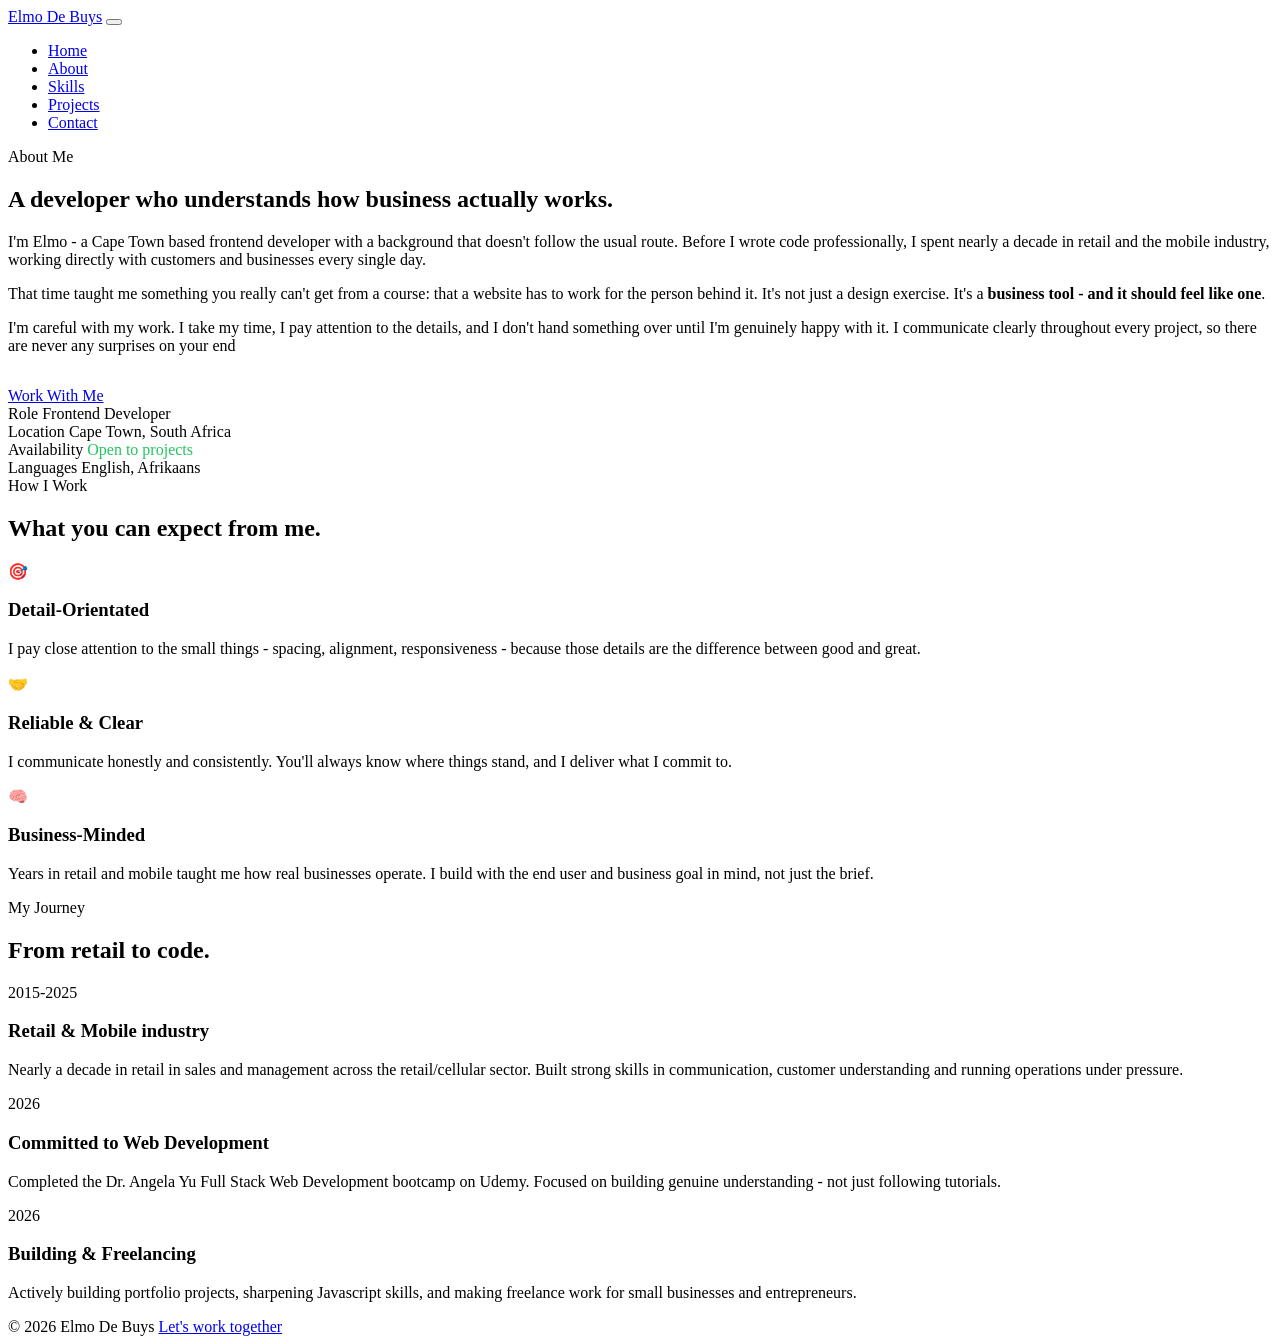
==== about.html @ 18857b1f "Create about.html" ====
<!Doctype html>
<html lang="en">
    <head>
        <meta charset="UTF-8">
        <meta name="viewport" content="width=device-width, initial-scale=1.0">
        <title>About - Elmo De Buys</title>
        <link rel="stylesheet" href="style.css">
    </head>

    <body>

        <nav>
            <a href="index.html" class="nav-logo">Elmo De Buys</a>
            <button class="hamburger" aria-label="Toggle menu"><span></span><span></span><span></span></button>
            <ul class="nav-links">
                <li><a href="index.html">Home</a></li>
                <li><a href="about.html" class="active">About</a></li>
                <li><a href="skills.html">Skills</a></li>
                <li><a href="projects.html">Projects</a></li>
                <li><a href="contact.html">Contact</a></li>
            </ul>
        </nav>

        <div class="page">

            <section class="about-hero">
                <div class="about-hero-inner">

                    <div class="about-left reveal">
                        <span class="label">About Me</span>
                        <h2>A developer who understands how business actually works.</h2>
                        <div class="divider"></div>
                            <p>
                                I'm Elmo - a Cape Town based frontend developer with a background that doesn't follow the usual route.
                                Before I wrote code professionally, I spent nearly a decade in retail and the mobile industry,
                                working directly with customers and businesses every single day.
                            </p>
                            <p>
                                That time taught me something you really can't get from a course: that a website has to work for the person
                                behind it. It's not just a design exercise. It's a <strong>business tool - and it should feel like one</strong>.
                            </p>
                            <p>
                                I'm careful with my work. I take my time, I pay attention to the details, and I don't hand something
                                over until I'm genuinely happy with it. I communicate clearly throughout every project, so there 
                                are never any surprises on your end
                            </p>

                            <div style="margin-top: 2rem;">
                                <a href="contact.html" class="btn btn-primary">Work With Me</a>
                            </div>
                        </div>

                        <div class="detail-row">
                            <span class="detail-key">Role</span>
                            <span class="detail-val">Frontend Developer</span>
                        </div>
                        <div class="detail-row">
                            <span class="detail-key">Location</span>
                            <span class="detail-val">Cape Town, South Africa</span>
                        </div>
                        <div class="detail-row">
                            <span class="detail-key">Availability</span>
                            <span class="detail-val" style="color: #22C55E;">Open to projects</span>
                        </div>
                        <div class="detail-row">
                            <span class="detail-key">Languages</span>
                            <span class="detail-val">English, Afrikaans</span>
                        </div>
                    </div>
                </div>
            </section>

            <section class="values-section">
                <div class="values-inner">
                    <div class="values-header reveal">
                        <span class="label">How I Work</span>
                        <h2>What you can expect from me.</h2>
                    </div>
                    <div class="values-grid">
                        <div class="value-card reveal">
                            <div class="value-icon">🎯</div>
                            <h3>Detail-Orientated</h3>
                            <p>I pay close attention to the small things - spacing, alignment, responsiveness - because
                                those details are the difference between good and great.</p>
                        </div>
                        <div class="value-card reveal">
                            <div class="value-icon">🤝</div>
                            <h3>Reliable & Clear</h3>
                            <p>I communicate honestly and consistently. You'll always know where things stand, and I deliver what I commit to.</p>
                        </div>
                        <div class="value-card reveal">
                            <div class="value-icon">🧠</div>
                            <h3>Business-Minded</h3>
                            <p>Years in retail and mobile taught me how real businesses operate. I build with the end user and business goal in mind, not just the brief.</p>
                        </div>
                    </div>
                </div>
            </section>

            <section class="journey-section">
                <div class="journey-inner">
                    <div class="reveal">
                        <span class="label">My Journey</span>
                        <h2>From retail to code.</h2>
                    </div>
                    <div class="timeline">
                        <div class="timeline-item reveal">
                            <div class="timeline-year">2015-2025</div>
                            <h3>Retail & Mobile industry</h3>
                            <p>
                                Nearly a decade in retail in sales and management across the retail/cellular sector. Built strong skills
                                in communication, customer understanding and running operations under pressure.
                            </p>
                        </div>
                        <div class="timeline-item reveal">
                            <div class="timeline-year">2026</div>
                            <h3>Committed to Web Development</h3>
                            <p>
                                Completed the Dr. Angela Yu Full Stack Web Development bootcamp on Udemy.
                                Focused on building genuine understanding - not just following tutorials.
                            </p>
                        </div>
                        <div class="timeline-item reveal">
                            <div class="timeline-year">2026</div>
                            <h3>Building & Freelancing</h3>
                            <p>
                                Actively building portfolio projects, sharpening Javascript skills, and making freelance
                                work for small businesses and entrepreneurs.
                            </p>
                        </div>
                    </div>
                </div>
            </section>
        </div>

        <footer>
            <span>© 2026 Elmo De Buys</span>
            <a href="contact.html">Let's work together</a>
        </footer>

        <script src="main.js"></script>
    </body>
</html>
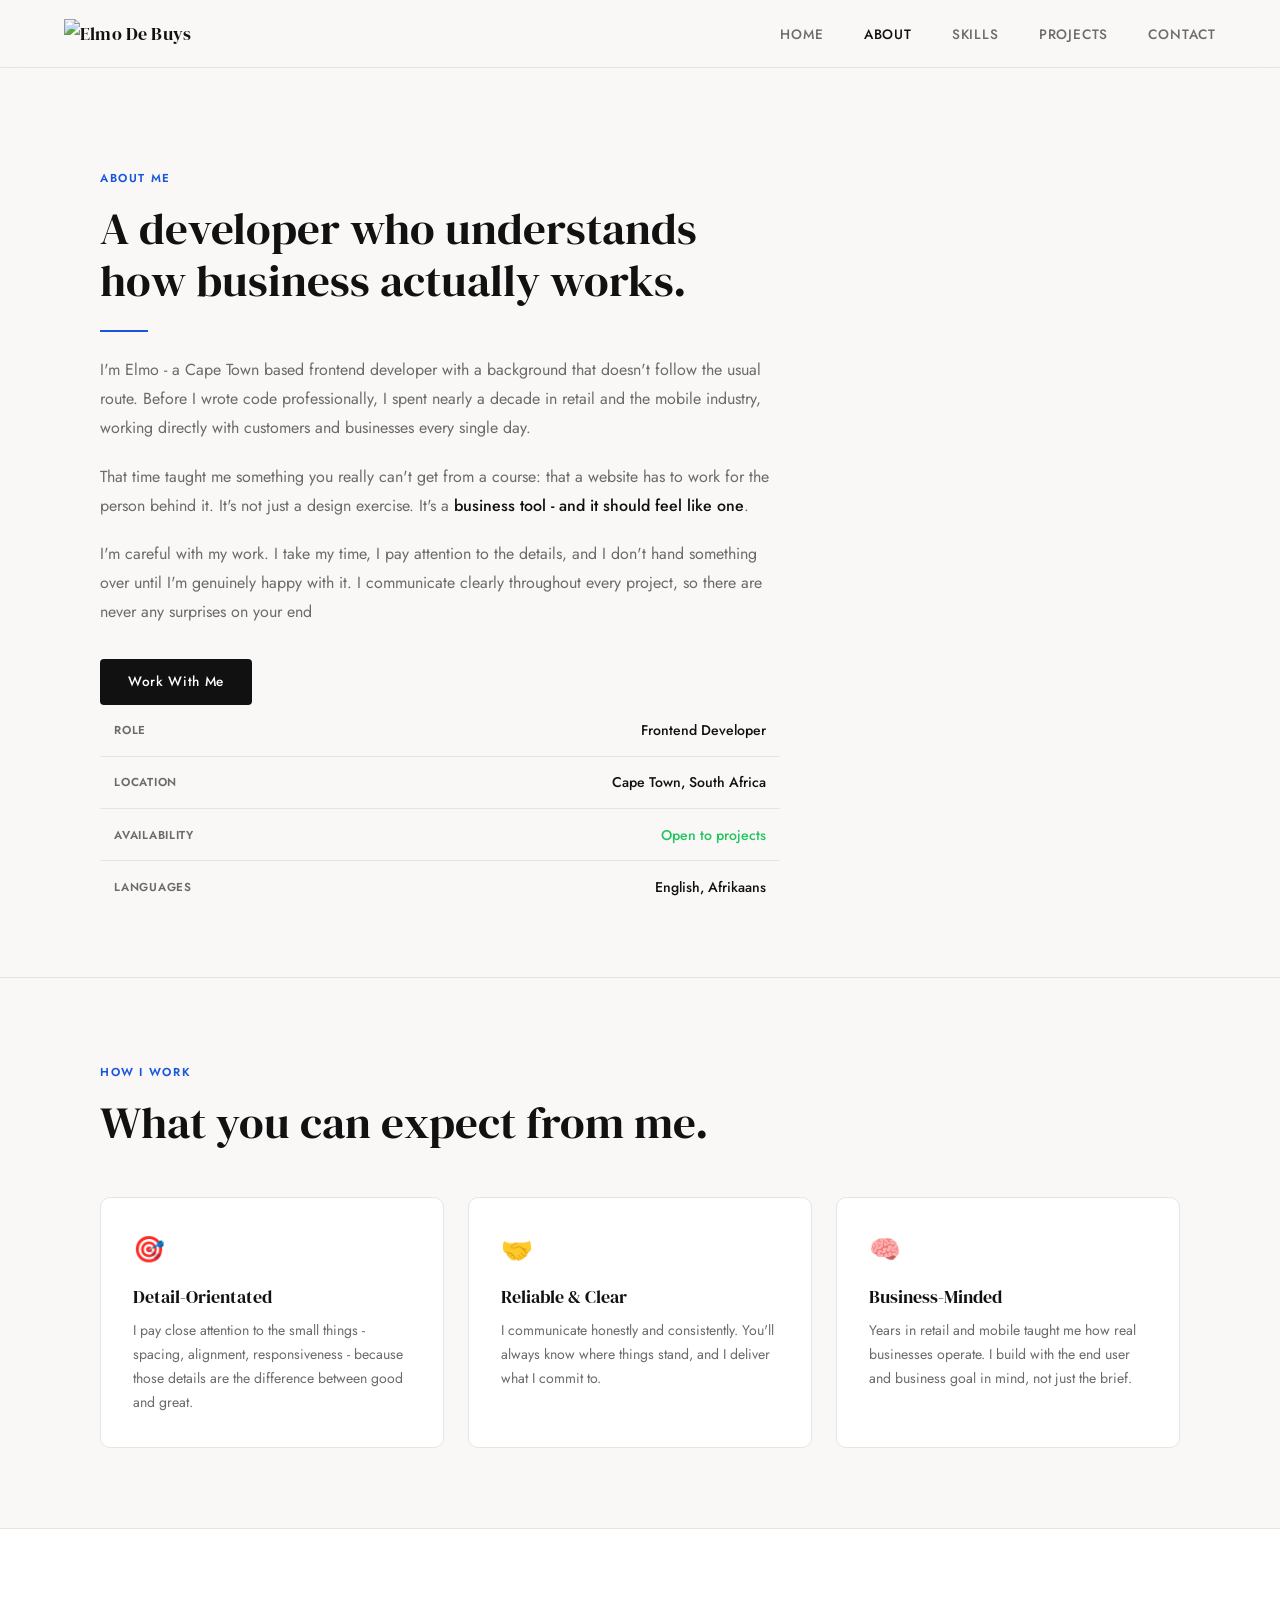
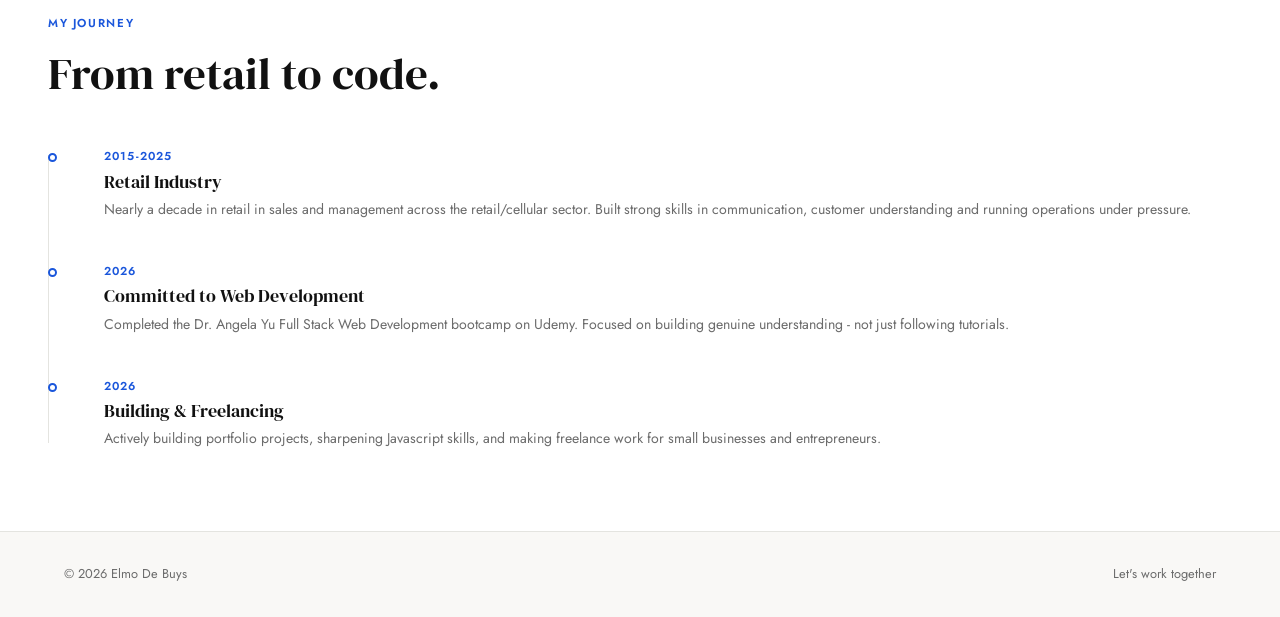
==== commit 1287838a: "Update about.html" ====
--- a/about.html
+++ b/about.html
@@ -5,12 +5,15 @@
         <meta name="viewport" content="width=device-width, initial-scale=1.0">
         <title>About - Elmo De Buys</title>
         <link rel="stylesheet" href="style.css">
+        <link rel="icon" type="image/png" href="images/favicon-32x32.png">
     </head>
 
     <body>
 
         <nav>
-            <a href="index.html" class="nav-logo">Elmo De Buys</a>
+            <a href="index.html" class="nav-logo">
+                <img src="images/logo.png" alt="Elmo De Buys" height="50">
+            </a>
             <button class="hamburger" aria-label="Toggle menu"><span></span><span></span><span></span></button>
             <ul class="nav-links">
                 <li><a href="index.html">Home</a></li>
@@ -106,7 +109,7 @@
                     <div class="timeline">
                         <div class="timeline-item reveal">
                             <div class="timeline-year">2015-2025</div>
-                            <h3>Retail & Mobile industry</h3>
+                            <h3>Retail Industry</h3>
                             <p>
                                 Nearly a decade in retail in sales and management across the retail/cellular sector. Built strong skills
                                 in communication, customer understanding and running operations under pressure.
--- a/style.css
+++ b/style.css
@@ -0,0 +1,1161 @@
+@import url('https://fonts.googleapis.com/css2?family=DM+Serif+Display:ital@0;1&family=Jost:wght@300;400;500;600&display=swap');
+
+*, *::before, *::after {
+    box-sizing: border-box;
+    margin: 0;
+    padding: 0;
+}
+
+:root {
+    --bg: #f9f8f6;
+    --bg-alt: #ffffff;
+    --text: #111111;
+    --text-muted: #6b6b6b;
+    --accent: #1a56db;
+    --accent-light: #eef2ff;
+    --border: #e4e4e0;
+    --nav-height: 68px;
+    --max-w: 1080px;
+    --serif: 'DM Serif Display', Georgia, serif;
+    --sans: 'Jost', sans-serif;
+}
+
+html {
+    scroll-behavior: smooth;
+    font-size: 16px;
+}
+
+body {
+    font-family: var(--sans);
+    background: var(--bg);
+    color: var(--text);
+    line-height: 1.6;
+    -webkit-font-smoothing: antialiased;
+}
+
+h1, h2, h3 {
+    font-family: var(--serif);
+    font-weight: 400;
+    line-height: 1.15;
+}
+
+h1 { font-size: clamp(2.6rem, 6vw, 4.2rem); }
+h2 { font-size: clamp(2rem, 4vw, 2.8rem); }
+h3 { font-size: 1.35rem; }
+
+nav {
+    position: fixed;
+    top: 0; left: 0; right: 0;
+    height: var(--nav-height);
+    background: rgba(249,248,246,0.88);
+    backdrop-filter: blur(16px);
+    -webkit-backdrop-filter: blur(16px);
+    border-bottom: 1px solid var(--border);
+    z-index: 100;
+    display: flex;
+    align-items: center;
+    justify-content: space-between;
+    padding: 0 clamp(1.5rem, 5vw, 4rem);
+}
+
+nav.nav-scrolled {
+    box-shadow: 0 2px 20px rgba(0,0,0,0.07);
+}
+
+.nav-logo {
+    font-family: var(--serif);
+    font-size: 1.15rem;
+    color: var(--text);
+    text-decoration: none;
+    letter-spacing: 0.01em;
+}
+
+.nav-links {
+    list-style: none;
+    display: flex;
+    gap: 2.5rem;
+}
+
+.nav-links a {
+    font-size: 0.85rem;
+    font-weight: 500;
+    letter-spacing: 0.06em;
+    text-transform: uppercase;
+    color: var(--text-muted);
+    text-decoration: none;
+    transition: color 0.2s;
+}
+
+.nav-links a:hover,
+.nav-links a.active { color: var(--text); }
+
+.btn {
+    display: inline-flex;
+    align-items: center;
+    gap: 0.5rem;
+    padding: 0.75rem 1.75rem;
+    border-radius: 4px;
+    font-family: var(--sans);
+    font-size: 0.85rem;
+    font-weight: 500;
+    letter-spacing: 0.05em;
+    text-decoration: none;
+    cursor: pointer;
+    transition: all 0.2s ease;
+    border: none;
+}
+
+.btn-primary {
+    background: var(--text);
+    color: #fff;
+}
+.btn-primary:hover { background: #333; transform: translateY(-1px); }
+
+.btn-outline {
+    background: transparent;
+    color: var(--text);
+    border: 1.5px solid var(--border);
+}
+.btn-outline:hover { border-color: var(--text); transform: translateY(-1px); }
+
+.page {
+    padding-top: var(--nav-height);
+    min-height: 100vh;
+}
+
+.container {
+    max-width: var(--max-w);
+    margin: 0 auto;
+    padding: 0 clamp(1.5rem, 5vw, 3rem);
+}
+
+.label {
+    display: inline-block;
+    font-size: 0.72rem;
+    font-weight: 600;
+    letter-spacing: 0.14em;
+    text-transform: uppercase;
+    color: var(--accent);
+    margin-bottom: 1rem;
+}
+
+.divider {
+    width: 48px;
+    height: 2px;
+    background: var(--accent);
+    margin: 1.5rem 0;
+}
+
+footer {
+    border-top: 1px solid var(--border);
+    padding: 2rem clamp(1.5rem, 5vw, 4rem);
+    display: flex;
+    justify-content: space-between;
+    align-items: center;
+    font-size: 0.8rem;
+    color: var(--text-muted);
+    flex-wrap: wrap;
+    gap: 1rem;
+}
+
+footer a { color: var(--text-muted); text-decoration: none; }
+footer a:hover { color: var(--text); }
+
+.fade-up {
+    opacity: 0;
+    transform: translateY(24px);
+    animation: fadeUp 0.7s ease forwards;
+}
+
+.fade-up:nth-child(1) { animation-delay: 0.1s; }
+.fade-up:nth-child(2) { animation-delay: 0.2s; }
+.fade-up:nth-child(3) { animation-delay: 0.3s; }
+.fade-up:nth-child(4) { animation-delay: 0.4s; }
+.fade-up:nth-child(5) { animation-delay: 0.5s; }
+
+@keyframes fadeUp {
+    to { opacity: 1; transform: translateY(0); }
+}
+
+.reveal { 
+    opacity: 0;
+    transform: translateY(28px);
+    transition: opacity 0.65s ease, transform 0.65s ease;
+}
+
+.reveal.visible {
+    opacity: 1;
+    transform: translateY(0);
+}
+
+.reveal-stagger .reveal:nth-child(1) { transition-delay: 0.05s; }
+.reveal-stagger .reveal:nth-child(2) { transition-delay: 0.15s; }
+.reveal-stagger .reveal:nth-child(3) { transition-delay: 0.25s; }
+.reveal-stagger .reveal:nth-child(4) { transition-delay: 0.35s; }
+
+.hamburger {
+    display: none;
+    flex-direction: column;
+    justify-content: center;
+    gap: 5px;
+    width: 32px;
+    height: 32px;
+    background: none;
+    border: none;
+    cursor: pointer;
+    padding: 0;
+    z-index: 200;
+}
+
+.hamburger span {
+    display: block;
+    width: 22px;
+    height: 1.5px;
+    background: var(--text);
+    border-radius: 2px;
+    transition: all 0.3s ease;
+    transform-origin: center;
+}
+
+.hamburger.open span:nth-child(1) { transform: translateY(6.5px) rotate(45deg); }
+.hamburger.open span:nth-child(2) { opacity: 0; transform: scaleX(0); }
+.hamburger.open span:nth-child(3) { transform: translateY(-6.5px) rotate(-45deg); }
+
+@media (max-width: 640px) {
+    .hamburger { display: flex; }
+
+    .nav-links {
+        position: fixed;
+        top: var(--nav-height);
+        left: 0; right: 0;
+        background: rgba(249,248,246,0.97);
+        backdrop-filter: blur(16px);
+        -webkit-backdrop-filter: blur(16px);
+        border-bottom: 1px solid var(--border);
+        flex-direction: column;
+        align-items: center;
+        gap: 0;
+        padding: 0;
+        max-height: 0;
+        overflow: hidden;
+        transition: max-height 0.35s ease, padding 0.35s ease;
+    }
+
+    .nav-links.open {
+        max-height: 400px;
+        padding: 1.25rem 0;
+    }
+
+    .nav-links li { width: 100%; text-align: center; }
+
+    .nav-links a {
+        display: block;
+        padding: 0.85rem 0;
+        font-size: 0.9rem;
+        border-bottom: 1px solid var(--border);
+    }
+
+    .nav-links li:last-child a { border-bottom: none; }
+}
+
+.hero {
+    min-height: calc(100vh - var(--nav-height));
+    display: flex;
+    align-items: center;
+    padding: 6rem clamp(1.5rem, 5vw, 3rem) 4rem;
+}
+
+.hero-inner {
+    max-width: var(--max-w);
+    margin: 0 auto;
+    width: 100%;
+    display: grid;
+    grid-template-columns: 1fr 1fr;
+    gap: 4rem;
+    align-items: center;
+}
+
+.hero-tag {
+    display: inline-flex;
+    align-items: center;
+    gap: 0.5rem;
+    background: var(--accent-light);
+    color: var(--accent);
+    font-size: 0.78rem;
+    font-weight: 600;
+    letter-spacing: 0.1em;
+    text-transform: uppercase;
+    padding: 0.4rem 1rem;
+    border-radius: 100px;
+    margin-bottom: 1.5rem;
+}
+
+.hero-tag::before {
+    content: '';
+    width: 6px;
+    height: 6px;
+    border-radius: 50%;
+    background: var(--accent);
+}
+
+.hero-title { margin-bottom: 1.5rem; }
+
+.hero-title em {
+    font-style: italic;
+    color: var(--accent);
+}
+
+.hero-desc {
+    font-size: 1.05rem;
+    color: var(--text-muted);
+    line-height: 1.75;
+    margin-bottom: 2.5rem;
+    max-width: 480px;
+}
+
+.hero-cta {
+    display: flex;
+    gap: 1rem;
+    flex-wrap: wrap;
+}
+
+.hero-card {
+    background: var(--bg-alt);
+    border: 1px solid var(--border);
+    border-radius: 12px;
+    padding: 2.5rem;
+    display: flex;
+    flex-direction: column;
+    gap: 2rem;
+}
+
+.stat-row {
+    display: grid;
+    grid-template-columns: 1fr 1fr;
+    gap: 1.5rem;
+}
+
+.stat {
+    display: flex;
+    flex-direction: column;
+    gap: 0.3rem;
+}
+
+.stat-num {
+    font-family: var(--serif);
+    font-size: 2.2rem;
+    color: var(--text);
+    line-height: 1;
+}
+
+.stat-label {
+    font-size: 0.78rem;
+    font-weight: 500;
+    letter-spacing: 0.06em;
+    text-transform: uppercase;
+    color: var(--text-muted);
+}
+
+.card-divider {
+    height: 1px;
+    background: var(--border);
+}
+
+.available-badge {
+    display: flex;
+    align-items: center;
+    gap: 0.75rem;
+    font-size: 0.88rem;
+    color: var(--text-muted);
+}
+
+.available-dot {
+    width: 10px;
+    height: 10px;
+    border-radius: 50%;
+    background: #22c55e;
+    flex-shrink: 0;
+    box-shadow: 0 0 0 3px rgba(34,197,94,0.2);
+    animation: pulse 2s infinite;
+}
+
+@keyframes pulse {
+    0%, 100% { box-shadow: 0 0 0 3px rgba(34,197,94,0.2); }
+    50% { box-shadow: 0 0 0 6px rgba(34,197,94,0.1); }
+}
+
+.scroll-hint {
+    position: absolute;
+    bottom: 2rem;
+    left: 50%;
+    transform: translateX(-50%);
+    display: flex;
+    flex-direction: column;
+    align-items: center;
+    gap: 0.5rem;
+    font-size: 0.72rem;
+    letter-spacing: 0.1em;
+    text-transform: uppercase;
+    color: var(--text-muted);
+    opacity: 0;
+    animation: fadeUp 1s ease 0.8s forwards;
+}
+
+.scroll-line {
+    width: 1px;
+    height: 32px;
+    background: linear-gradient(to bottom, var(--text-muted), transparent);
+    animation: scrollAnim 1.5s ease infinite;
+}
+
+@keyframes scrollAnim {
+    0%, 100% { opacity: 0.4; transform: scaleY(1); }
+    50% { opacity: 1; transform: scaleY(0.7); }
+}
+
+.tech-strip {
+    border-top: 1px solid var(--border);
+    padding: 3rem clamp(1.5rem, 5vw, 3rem);
+}
+
+.tech-strip-inner {
+    max-width: var(--max-w);
+    margin: 0 auto;
+    display: flex;
+    align-items: center;
+    gap: 2.5rem;
+    flex-wrap: wrap;
+}
+
+.tech-strip p {
+    font-size: 0.75rem;
+    font-weight: 600;
+    letter-spacing: 0.1em;
+    text-transform: uppercase;
+    color: var(--text-muted);
+    white-space: nowrap;
+}
+
+.tech-list {
+    display: flex;
+    gap: 1.5rem;
+    flex-wrap: wrap;
+}
+
+.tech-pill {
+    font-size: 0.82rem;
+    font-weight: 500;
+    color: var(--text-muted);
+    padding: 0.35rem 0.9rem;
+    border: 1px solid var(--border);
+    border-radius: 100px;
+    background: var(--bg-alt);
+}
+
+@media (max-width: 768px) {
+    .hero-inner {
+        grid-template-columns: 1fr;
+        gap: 3rem;
+    }
+    .hero-card { padding: 1.75rem; }
+}
+
+.about-hero {
+    padding: 6rem clamp(1.5rem, 5vw, 3rem) 4rem;
+    border-bottom: 1px solid var(--border);
+}
+
+.about-hero-inner { 
+    max-width: var(--max-w);
+    margin: 0 auto;
+}
+
+.about-left {
+    max-width: 680px;
+}
+
+.about-left h2 { margin-bottom: 1.5rem; }
+
+.about-left p {
+    font-size: 1rem;
+    color: var(--text-muted);
+    line-height: 1.8;
+    margin-bottom: 1.25rem;
+}
+
+.about-left p strong { color: var(--text); font-weight: 500; }
+
+.detail-row {
+    display: flex;
+    justify-content: space-between;
+    align-items: center;
+    padding: 0.9rem;
+    border-bottom: 1px solid var(--border);
+    font-size: 0.88rem;
+    max-width: 680px;
+}
+
+.detail-row:last-child { border-bottom: none; }
+
+.detail-key {
+    font-weight: 600;
+    letter-spacing: 0.06em;
+    text-transform: uppercase;
+    font-size: 0.72rem;
+    color: var(--text-muted);
+}
+
+.detail-val {
+    color: var(--text);
+    font-weight: 500;
+}
+
+.values-section {
+    padding: 5rem clamp(1.5rem, 5vw, 3rem);
+}
+
+.values-inner { max-width: var(--max-w); margin: 0 auto; }
+
+.values-header { margin-bottom: 3rem; }
+
+.values-grid {
+    display: grid;
+    grid-template-columns: repeat(3, 1fr);
+    gap: 1.5rem;
+}
+
+.value-card {
+    padding: 2rem;
+    border: 1px solid var(--border);
+    border-radius: 10px;
+    background: var(--bg-alt);
+    transition: border-color 0.2s, transform 0.2s;
+}
+
+.value-card:hover { border-color: var(--accent); transform: translateY(-3px); }
+
+.value-icon { font-size: 1.6rem; margin-bottom: 1rem; }
+
+.value-card h3 { font-size: 1.1rem; margin-bottom: 0.75rem; }
+
+.value-card p {
+    font-size: 0.88rem;
+    color: var(--text-muted);
+    line-height: 1.7;
+}
+
+.journey-section {
+    padding: 5rem clamp(1.5rem, 5vw, 3rem);
+    background: var(--bg-alt);
+    border-top: 1px solid var(--border);
+}
+
+.journey-linear { max-width: var(--max-w); margin: 0 auto; }
+
+.timeline {
+    margin-top: 3rem;
+    position: relative;
+    padding-left: 2rem;
+}
+
+.timeline::before {
+    content: '';
+    position: absolute;
+    left: 0;
+    top: 8px; bottom: 8px;
+    width: 1px;
+    background: var(--border);
+}
+
+.timeline-item {
+    position: relative;
+    padding-bottom: 2.5rem;
+    padding-left: 1.5rem;
+}
+
+.timeline-item:last-child { padding-bottom: 0; }
+
+.timeline-item::before {
+    content: '';
+    position: absolute;
+    left: -2rem;
+    top: 6px;
+    width: 9px;
+    height: 9px;
+    border-radius: 50%;
+    background: var(--bg-alt);
+    border: 2px solid var(--accent);
+}
+
+.timeline-year {
+    font-size: 0.72rem;
+    font-weight: 600;
+    letter-spacing: 0.1em;
+    color: var(--accent);
+    margin-bottom: 0.35rem;
+}
+
+.timeline-item h3 { font-size: 1.1rem; margin-bottom: 0.4rem; }
+
+.timeline-item p {
+    font-size: 0.88rem;
+    color: var(--text-muted);
+    line-height: 1.7;
+}
+
+@media (max-width: 768px) {
+    .values-grid { grid-template-columns: 1fr; }
+}
+
+.skills-hero {
+    padding: 6rem clamp(1.5rem, 5vw, 3rem) 4rem;
+    border-bottom: 1px solid var(--border);
+}
+
+.skills-hero-inner { max-width: var(--max-w); margin: 0 auto; }
+
+.skills-hero h2 { max-width: 560px; margin-bottom: 1rem; }
+
+.skills-hero p {
+    color: var(--text-muted);
+    font-size: 1rem;
+    max-width: 520px;
+    line-height: 1.75;
+}
+
+.skills-section { padding: 5rem clamp(1.5rem, 5vw, 3rem); }
+
+.skills-inner { max-width: var(--max-w); margin: 0 auto; }
+
+.skills-category { margin-bottom: 4rem; }
+
+.category-header {
+    display: flex;
+    align-items: center;
+    gap: 1rem;
+    margin-bottom: 2rem;
+    padding-bottom: 1rem;
+    border-bottom: 1px solid var(--border);
+}
+
+.category-header h3 {
+    font-family: var(--sans);
+    font-size: 0.88rem;
+    font-weight: 600;
+    letter-spacing: 0.1em;
+    text-transform: uppercase;
+    color: var(--text-muted);
+}
+
+.skills-grid {
+    display: grid;
+    grid-template-columns: repeat(auto-fill, minmax(260px, 1fr));
+    gap: 1.25rem;
+}
+.skill-card {
+    background: var(--bg-alt);
+    border: 1px solid var(--border);
+    border-radius: 10px;
+    padding: 1.5rem;
+    transition: border-color 0.2s, transform 0.2s;
+}
+
+.skill-card:hover { border-color: var(--accent); transform: translateY(-2px); }
+
+.skill-top {
+    display: flex;
+    justify-content: space-between;
+    align-items: flex-start;
+    margin-bottom: 0.75rem;
+}
+
+.skill-name { font-weight: 600; font-size: 0.95rem; }
+
+.skill-badge {
+    font-size: 0.68rem;
+    font-weight: 600;
+    letter-spacing: 0.08em;
+    text-transform: uppercase;
+    padding: 0.2rem 0.6rem;
+    border-radius: 100px;
+}
+
+.badge-solid { background: var(--accent-light); color: var(--accent); }
+.badge-building { background: #fef3c7; color: #d97706; }
+.badge-learning { background: #f0fdf4; color: #16a34a; }
+
+.skill-bar-wrap {
+    height: 4px;
+    background: var(--border);
+    border-radius: 2px;
+    overflow: hidden;
+    margin-bottom: 0.6rem;
+}
+
+.skill-bar {
+    height: 100%;
+    border-radius: 2px;
+    background: var(--accent);
+    width: 0;
+    transition: width 1s ease 0.2s;
+}
+
+.skill-desc {
+    font-size: 0.82rem;
+    color: var(--text-muted);
+    line-height: 1.6;
+}
+
+.tools-selection {
+    padding: 5rem clamp(1.5rem, 5vw, 3rem);
+    background: var(--bg-alt);
+    border-top: 1px solid var(--border);
+}
+
+.tools-inner { max-width: var(--max-w); margin: 0 auto; }
+
+.tools-grid {
+    margin-top: 2.5rem;
+    display: flex;
+    flex-wrap: wrap;
+    gap: 0.85rem;
+}
+
+.tool-tag {
+    display: flex;
+    align-items: center;
+    gap: 0.5rem;
+    padding: 0.55rem 1.1rem;
+    border: 1px solid var(--border);
+    border-radius: 100px;
+    font-size: 0.85rem;
+    font-weight: 500;
+    color: var(--text);
+    background: var(--bg);
+    transition: all 0.2s;
+}
+
+.tool-tag:hover { border-color: var(--accent); color: var(--accent); }
+
+.learning-section {
+    padding: 5rem clamp(1.5rem, 5vw, 3rem);
+    border-top: 1px solid var(--border);
+}
+
+.learning-inner { max-width: var(--max-w); margin: 0 auto; }
+
+.cert-card {
+    display: flex;
+    align-items: flex-start;
+    gap: 1.5rem;
+    padding: 1.75rem;
+    background: var(--bg-alt);
+    border: 1px solid var(--border);
+    border-radius: 10px;
+    margin-top: 1.5rem;
+    transition: border-color 0.2s;
+}
+
+.cert-card:hover { border-color: var(--accent); }
+
+.cert-icon { font-size: 2rem; flex-shrink: 0; margin-top: 0.1rem; }
+
+.cert-title {
+    font-family: var(--serif);
+    font-size: 1.15rem;
+    margin-bottom: 0.35rem;
+}
+
+.cert-desc {
+    font-size: 0.85rem;
+    color: var(--text-muted);
+    line-height: 1.65;
+}
+
+@media (max-width: 640px) {
+    .skills-grid { grid-template-columns: 1fr; }
+}
+
+.projects-hero {
+    padding: 6rem clamp(1.5rem, 5vw, 3rem) 4rem;
+    border-bottom: 1px solid var(--border);
+}
+
+.projects-hero-inner { max-width: var(--max-w); margin: 0 auto; }
+
+.projects-hero p {
+    color: var(--text-muted);
+    font-size: 1rem;
+    max-width: 520px;
+    line-height: 1.75;
+}
+
+.project-card {
+    background: var(--bg-alt);
+    border: 1px solid var(--border);
+    border-radius: 12px;
+    overflow: hidden;
+    transition: border-color 0.25s, transform 0.25s;
+    display: grid;
+    grid-template-columns: 1fr 1fr;
+}
+
+.project-card:hover { border-color: var(--accent); transform: translateY(-3px); }
+
+.project-preview {
+    aspect-ratio: 16/9;
+    display: flex;
+    align-items: center;
+    font-size: 0.78rem;
+    font-weight: 600;
+    letter-spacing: 0.08em;
+    text-transform: uppercase;
+    position: relative;
+    overflow: hidden;
+}
+
+.preview-novax {
+    background: linear-gradient(135deg, #0a0a0a 0%, #1a1a2e 50%, #16213e 100%);
+    color: rgba(255,255,255,0.4);
+}
+
+.preview-royalrumble {
+    background: linear-gradient(135deg, #1a0a2e 0%, #2d1b69 50%, #1a0a2e 100%);
+    color: rgba(255,255,255,0.4);
+}
+
+.preview-novax::before {
+    content: 'NovaPhone X';
+    position: absolute;
+    font-family: var(--serif);
+    font-size: 3rem;
+    color: rgba(255,255,255,0.06);
+    font-style: italic;
+    letter-spacing: 0;
+    text-transform: none;
+}
+
+.preview-royalrumble::before {
+    content: 'Royal Rumble';
+    position: absolute;
+    font-family: var(--serif);
+    font-size: 2.5rem;
+    color: rgba(255,255,255,0.06);
+    font-style: italic;
+    letter-spacing: 0;
+    text-transform: none;
+}
+
+.project-info {
+    padding: 2.5rem;
+    display: flex;
+    flex-direction: column;
+    justify-content: space-between;
+}
+
+.project-meta {
+    display: flex;
+    gap: 0.5rem;
+    margin-bottom: 1rem;
+    flex-wrap: wrap;
+}
+
+.project-tag {
+    font-size: 0.72rem;
+    font-weight: 600;
+    letter-spacing: 0.08em;
+    text-transform: uppercase;
+    padding: 0.25rem 0.7rem;
+    border-radius: 100px;
+    border: 1px solid var(--border);
+    color: var(--text-muted);
+}
+
+.project-info h3 { font-size: 1.5rem; margin-bottom: 0.75rem; }
+
+.project-info p {
+    font-size: 0.9rem;
+    color: var(--text-muted);
+    line-height: 1.75;
+    margin-bottom: 1.75rem;
+    flex: 1;
+}
+
+.project-links { display: flex; gap: 0.75rem; flex-wrap: wrap; }
+
+.projects-cta {
+    padding: 5rem clamp(1.5rem, 5vw, 3rem);
+    background: var(--bg-alt);
+    border-top: 1px solid var(--border);
+    text-align: center;
+}
+
+.projects-cta h2 { margin-bottom: 1rem; }
+
+.projects-cta p {
+    color: var(--text-muted);
+    max-width: 440px;
+    margin: 0 auto 2rem;
+    font-size: 0.95rem;
+    line-height: 1.75;
+}
+
+@media (max-width: 768px) {
+    .project-card { grid-template-columns: 1fr; }
+}
+
+.contact-hero {
+    padding: 6rem clamp(1.5rem, 5vw, 3rem) 4rem;
+    border-bottom: 1px solid var(--border);
+}
+
+.contact-here-inner {
+    max-width: var(--max-w);
+    margin: 0 auto;
+    display: grid;
+    grid-template-columns: 1fr 1fr;
+    gap: 5rem;
+    align-items: start;
+}
+
+.contact-left h2 { margin-bottom: 1rem; }
+
+.contact-left p {
+    color: var(--text-muted);
+    font-size: 1rem;
+    line-height: 1.8;
+    margin-bottom: 2rem;
+}
+
+.contact-details {
+    display: flex;
+    flex-direction: column;
+    gap: 1rem;
+    margin-bottom: 2.5rem;
+}
+
+.contact-item {
+    display: flex;
+    align-items: center;
+    gap: 1rem;
+    padding: 1rem 1.25rem;
+    background: var(--bg-alt);
+    border: 1px solid var(--border);
+    border-radius: 8px;
+    text-decoration: none;
+    transition: border-color 0.2s, transform 0.2s;
+}
+
+.contact-item:hover { border-color: var(--accent); transform: translateY(4px); }
+
+.contact-item-icon { font-size: 1.2rem; width: 32px; text-align: center; flex-shrink: 0; }
+
+.contact-item-label { display: flex; flex-direction: column; gap: 0.1rem; }
+
+.contact-item-label {
+    font-size: 0.7rem;
+    font-weight: 600;
+    letter-spacing: 0.1em;
+    text-transform: uppercase;
+    color: var(--text-muted);
+}
+
+.contact-item-val {
+    font-size: 0.9rem;
+    font-weight: 500;
+    color: var(--text);
+}
+
+.contact-form {
+    background: var(--bg-alt);
+    border: 1px solid var(--border);
+    border-radius: 12px;
+    padding: 2.5rem;
+}
+
+.form-header { margin-bottom: 2rem; }
+
+.form-header h3 { font-size: 1.3rem; margin-bottom: 0.4rem; }
+
+.form-header p { font-size: 0.85rem; color: var(--text-muted); }
+
+.form-group { margin-bottom: 1.25rem; }
+
+.form-row {
+    display: grid;
+    grid-template-columns: 1fr 1fr;
+    gap: 1rem;
+}
+
+label {
+    display: block;
+    font-size: 0.78rem;
+    font-weight: 600;
+    letter-spacing: 0.08em;
+    text-transform: uppercase;
+    color: var(--text-muted);
+    margin-bottom: 0.5rem; 
+}
+
+input, textarea, select {
+    width: 100%;
+    padding: 0.75rem 1rem;
+    background: var(--bg);
+    border: 1.5px solid var(--border);
+    border-radius: 6px;
+    font-family: var(--sans);
+    font-size: 0.9rem;
+    color: var(--text);
+    outline: none;
+    transition: border-color 0.2s;
+    appearance: none;
+}
+
+input:focus, textarea:focus, select:focus { border-color: var(--accent); }
+
+textarea { resize: vertical; min-height: 120px; }
+
+.form-submit {
+    margin-top: 1.75rem;
+    width: 100%;
+    padding: 0.9rem;
+    text-align: center;
+    justify-content: center;
+    font-size: 0.9rem;
+}
+
+.form-note {
+    font-size: 0.78rem;
+    color: var(--text-muted);
+    text-align: center;
+    margin-top: 1rem;
+    line-height: 1.5;
+}
+
+.form-success {
+    display: none;
+    text-align: center;
+    padding: 2rem;
+}
+
+.form-success .success-icon { font-size: 2.5rem; margin-bottom: 1rem; }
+.form-success h3 { margin-bottom: 0.5rem; }
+.form-success p { color: var(--text-muted); font-size: 0.9rem; }
+
+.response-strip {
+    padding: 4rem clamp(1.5rem, 5vw, 3rem);
+    background: var(--text);
+}
+
+.response-inner {
+    max-width: var(--max-w);
+    margin: 0 auto;
+    display: flex;
+    justify-content: space-between;
+    align-items: center;
+    flex-wrap: wrap;
+    gap: 2rem;
+}
+
+.response-strip h2 {
+    font-family: var(--serif);
+    font-size: clamp(1.6rem, 3vw, 2.2rem);
+    color: #fff;
+    max-width: 440px;
+}
+
+.response-strip h2 em { font-style: italic; color: #93c5fd; }
+
+.response-strip p {
+    font-size: 0.85rem;
+    color: rgba(255,255,255,0.5);
+    max-width: 300px;
+    line-height: 1.7;
+}
+
+@media (max-width: 768px) {
+    .contact-her-inner { grid-template-columns: 1fr; gap: 3rem; }
+    .form-row { grid-template-columns: 1fr; }
+    .response-inner { flex-direction: column; }
+}
+
+.project-card {
+    border-radius: 12px;
+    overflow: hidden;
+    box-shadow: 0 4px 20px rgba(0,0,0,0.15);
+    transition: transform 0.3s ease;
+}
+
+.project-card:hover {
+    transform: translateY(-4px);
+}
+
+.card-thumbnail {
+    position: relative;
+    overflow: hidden;
+}
+
+.card-thumbnail img {
+    width: 100%;
+    display: block;
+    transition: transform 0.4s ease;
+}
+
+.project-card:hover .card-thumbnail img {
+    transform: scale(1.04);
+}
+
+.card-overlay {
+    position: absolute;
+    inset: 0;
+    background: rgba(0,0,0,0.55);
+    display: flex;
+    align-items: center;
+    justify-content: center;
+    gap: 12px;
+    opacity: 0;
+    transition: opacity 0.3s ease;
+}
+
+.project-card:hover .card-overlay {
+    opacity: 1;
+}
+
+.overlay-btn {
+    padding: 10px 20px;
+    border-radius: 6px;
+    font-size: 0.9rem;
+    font-weight: 600;
+    text-decoration: none;
+    transition: opacity 0.2s ease;
+}
+
+.overlay-btn:hover {
+    opacity: 0.85;
+}
+
+.overlay-btn:not(.overlay-btn--ghost) {
+    background: #fff;
+    color: #111;
+}
+
+.overlay-btn--ghost {
+    background: transparent;
+    color: #fff;
+    border: 2px solid #fff;
+}
+
+.card-info {
+    padding: 16px;
+}
+
+.card-info h3 {
+    margin: 0 0 6px;
+    font-size: 1.1rem;
+}
+
+.card-info p {
+    margin: 0;
+    font-size: 0.9rem;
+    opacity: 0.7;
+}
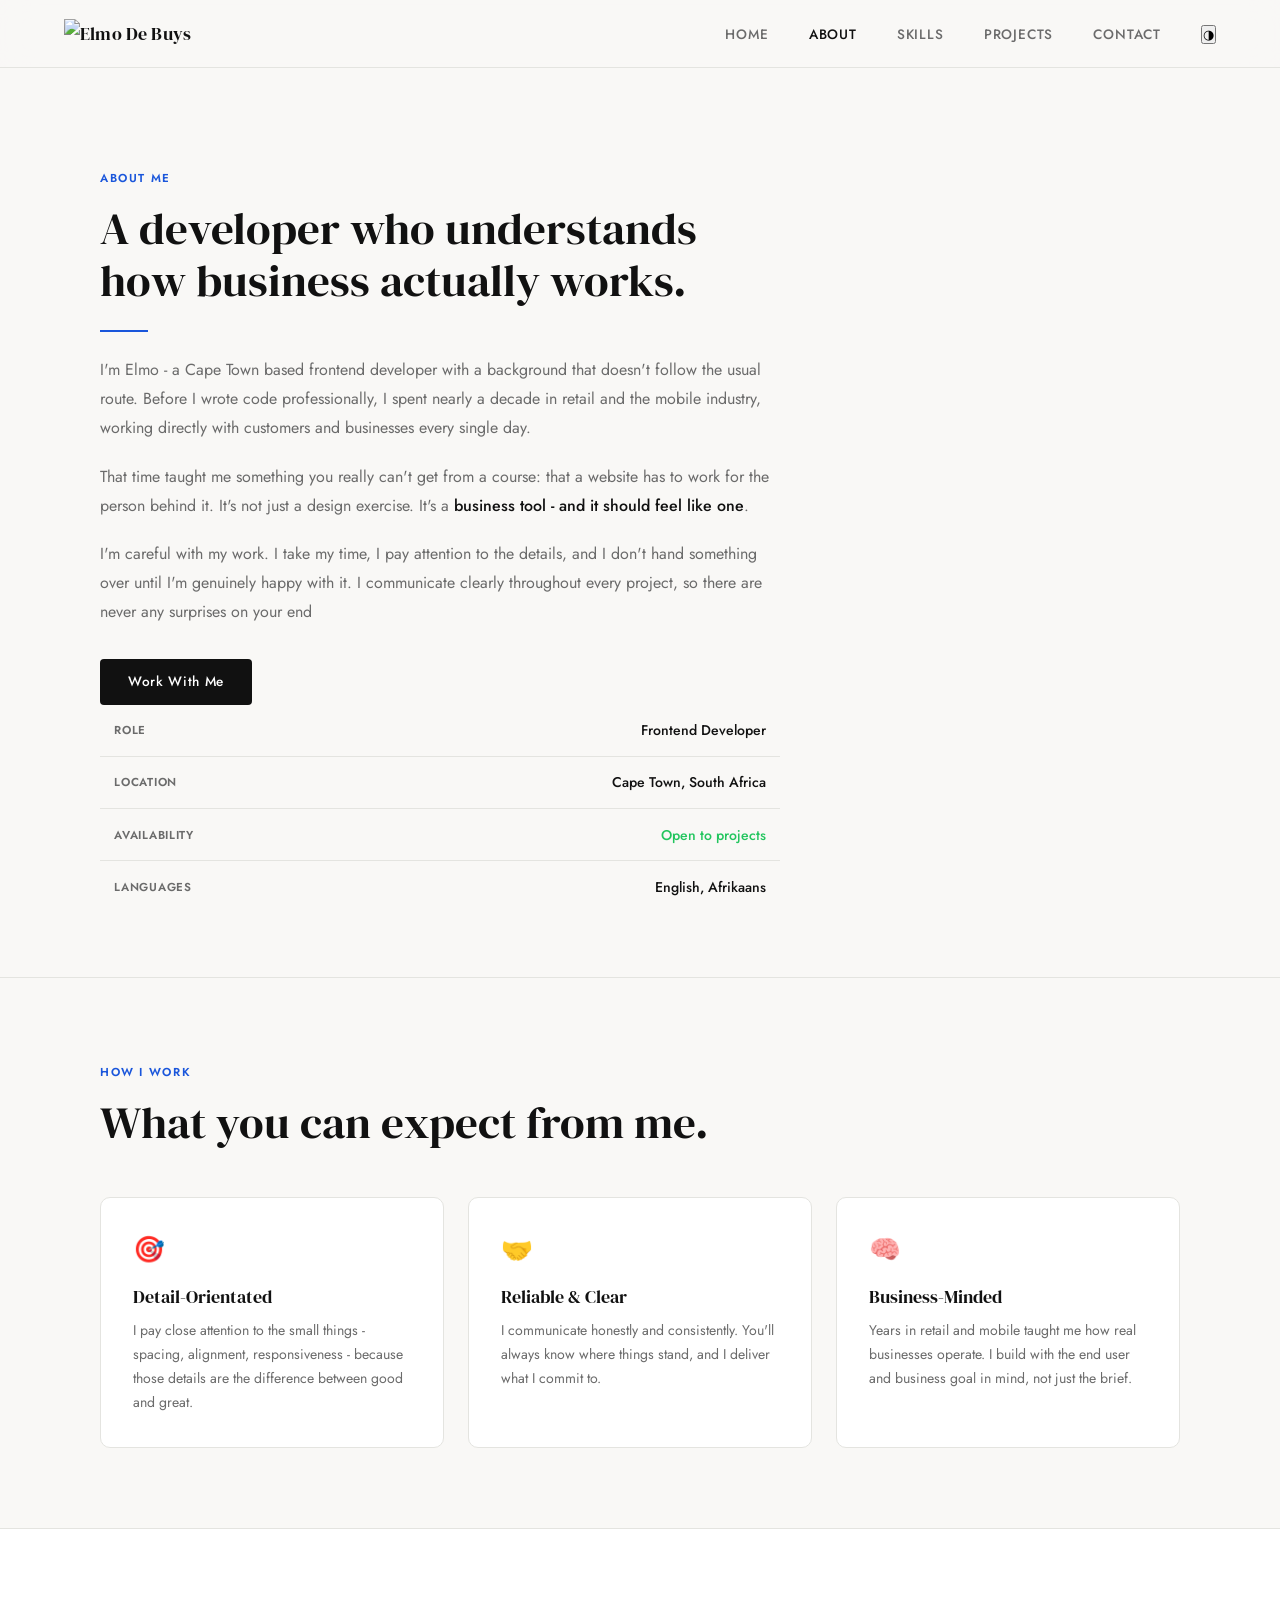
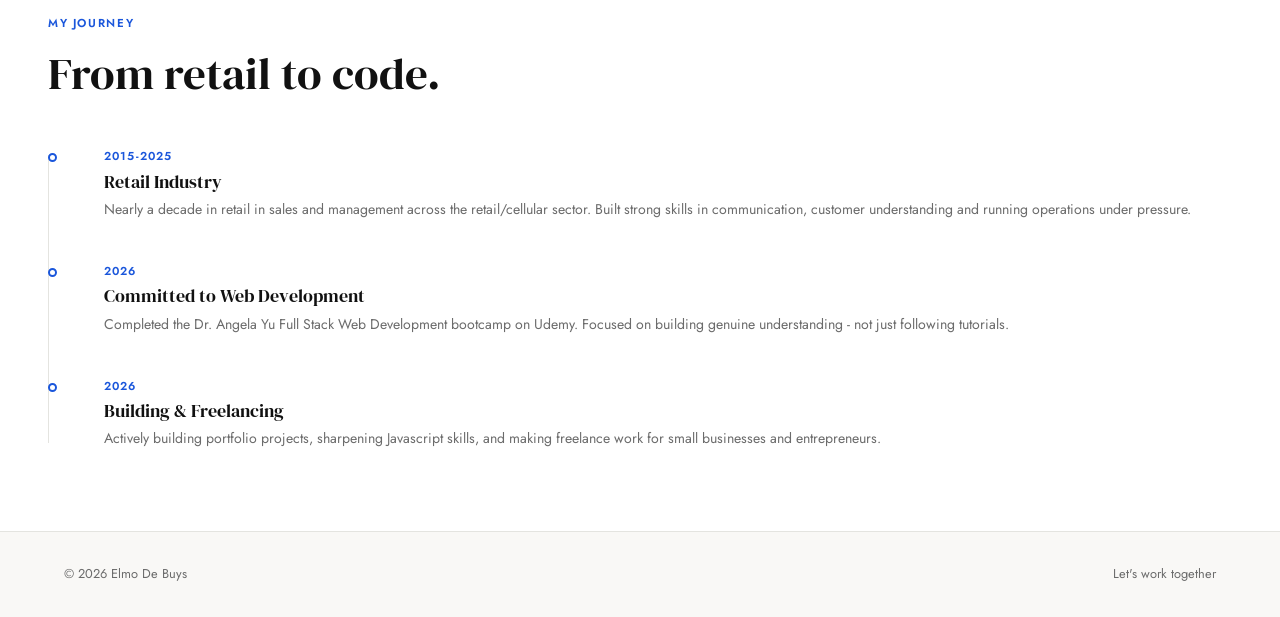
==== commit a6184c18: "Update about.html" ====
--- a/about.html
+++ b/about.html
@@ -6,6 +6,11 @@
         <title>About - Elmo De Buys</title>
         <link rel="stylesheet" href="style.css">
         <link rel="icon" type="image/png" href="images/favicon-32x32.png">
+        <script>
+            if (localStorage.getItem("theme") === "dark") {
+                document.documentElement.classList.add("dark");
+            }
+        </script>
     </head>
 
     <body>
@@ -21,6 +26,7 @@
                 <li><a href="skills.html">Skills</a></li>
                 <li><a href="projects.html">Projects</a></li>
                 <li><a href="contact.html">Contact</a></li>
+                <li><button id="theme-toggle">◑</button></li>
             </ul>
         </nav>
 
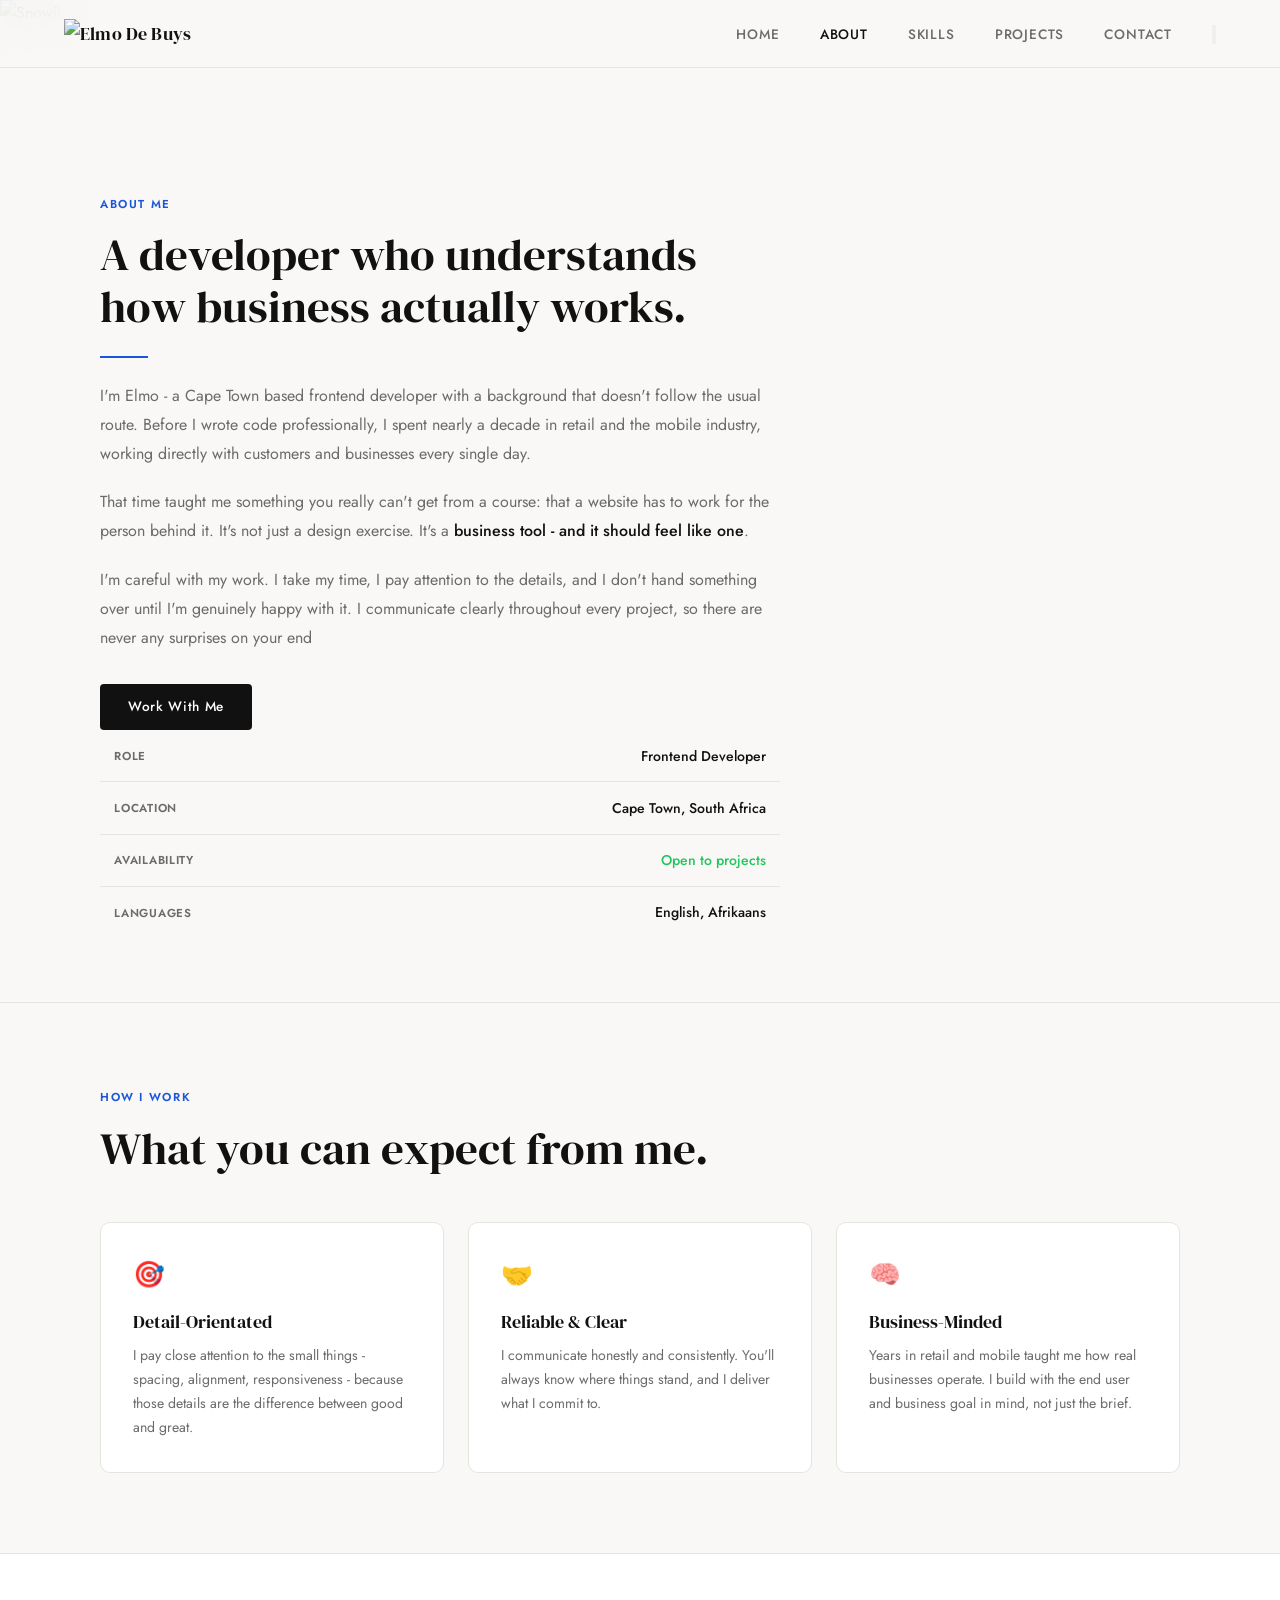
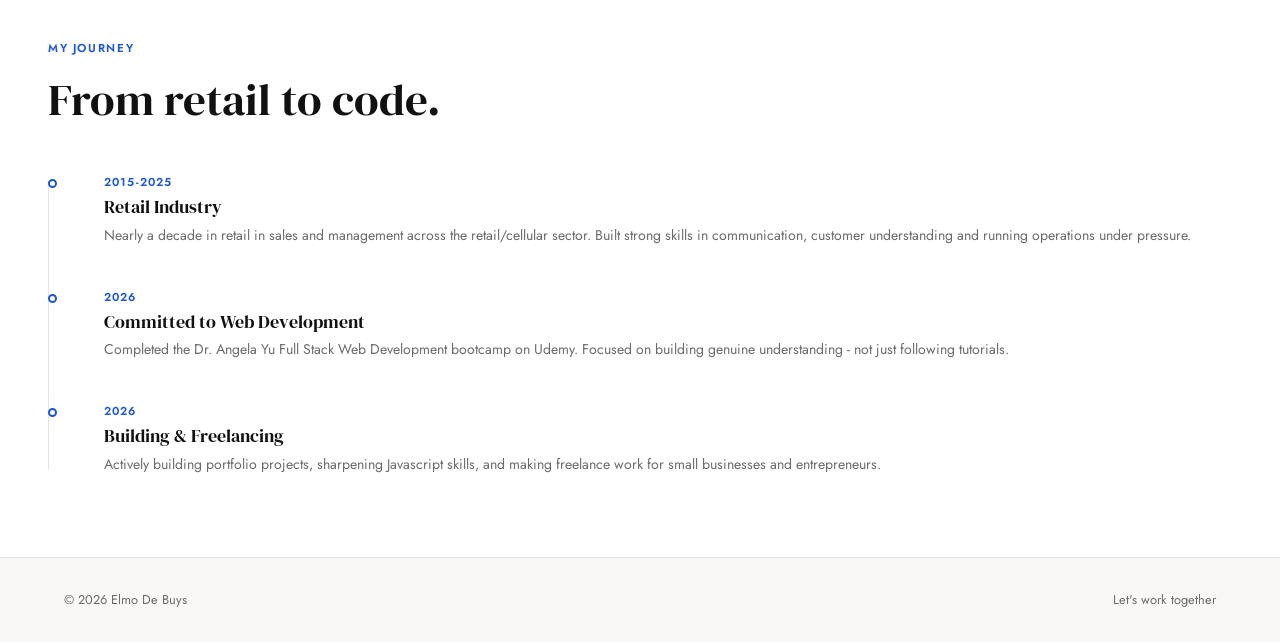
==== commit be10c12b: "Update about.html" ====
--- a/about.html
+++ b/about.html
@@ -15,6 +15,12 @@
 
     <body>
 
+        <div id="progress-bar">
+            <div id="bar-fill">
+                <img id="snowii" src="images/snowii.webp" alt="Snowii">
+            </div>
+         </div>
+
         <nav>
             <a href="index.html" class="nav-logo">
                 <img src="images/logo.png" alt="Elmo De Buys" height="50">
@@ -26,7 +32,19 @@
                 <li><a href="skills.html">Skills</a></li>
                 <li><a href="projects.html">Projects</a></li>
                 <li><a href="contact.html">Contact</a></li>
-                <li><button id="theme-toggle">◑</button></li>
+                 <li><button id="theme-toggle" aria-label="Toggle theme">
+                    <svg class="icon-split" viewBox="0 0 24 24"
+                        fill="none" xmlns="http://www.w3.org/2000/svg">
+                    <path d="M12 3 A9 9 0 0 0 12 21 Z"
+                        fill="currentColor" opacity="0.85"/>
+                    <path d="M12 3 A9 9 0 0 1 12 21 Z"
+                        fill="currentColor" opacity="0.2"/>
+                    <circle cx="12" cy="12" r="9"
+                        stroke="currentColor" stroke-width="1.5" fill="none"/>
+                    <line x1="12" y1="3" x2="12" y2="21"
+                        stroke="currentColor" stroke-width="1.5"/>
+                    </svg>
+                </button></li>
             </ul>
         </nav>
 
--- a/style.css
+++ b/style.css
@@ -1159,3 +1159,35 @@
     font-size: 0.9rem;
     opacity: 0.7;
 }
+
+html.dark {
+    --bg: #1a1917;
+    --bg-alt: #222120;
+    --text: #f0ede8;
+    --text-muted: #9a9690;
+    --border: #2e2c2a;
+    --accent-light: #1a2a4a;
+}
+
+html.dark nav {
+    background: rgba(26,25,23,0.92);
+}
+
+html.dark .nav-logo img {
+    filter: invert(1);
+}
+
+html.dark .btn-primary {
+    background: #1a1917;
+    border: 1px solid #2e2c2a;
+    color: #f0ede8;
+}
+
+html.dark .btn-primary:hover {
+    background: #3a3835;
+    transform: translateY(-1px);
+}
+
+html.dark .response-strip {
+    background: #1a1917;
+}
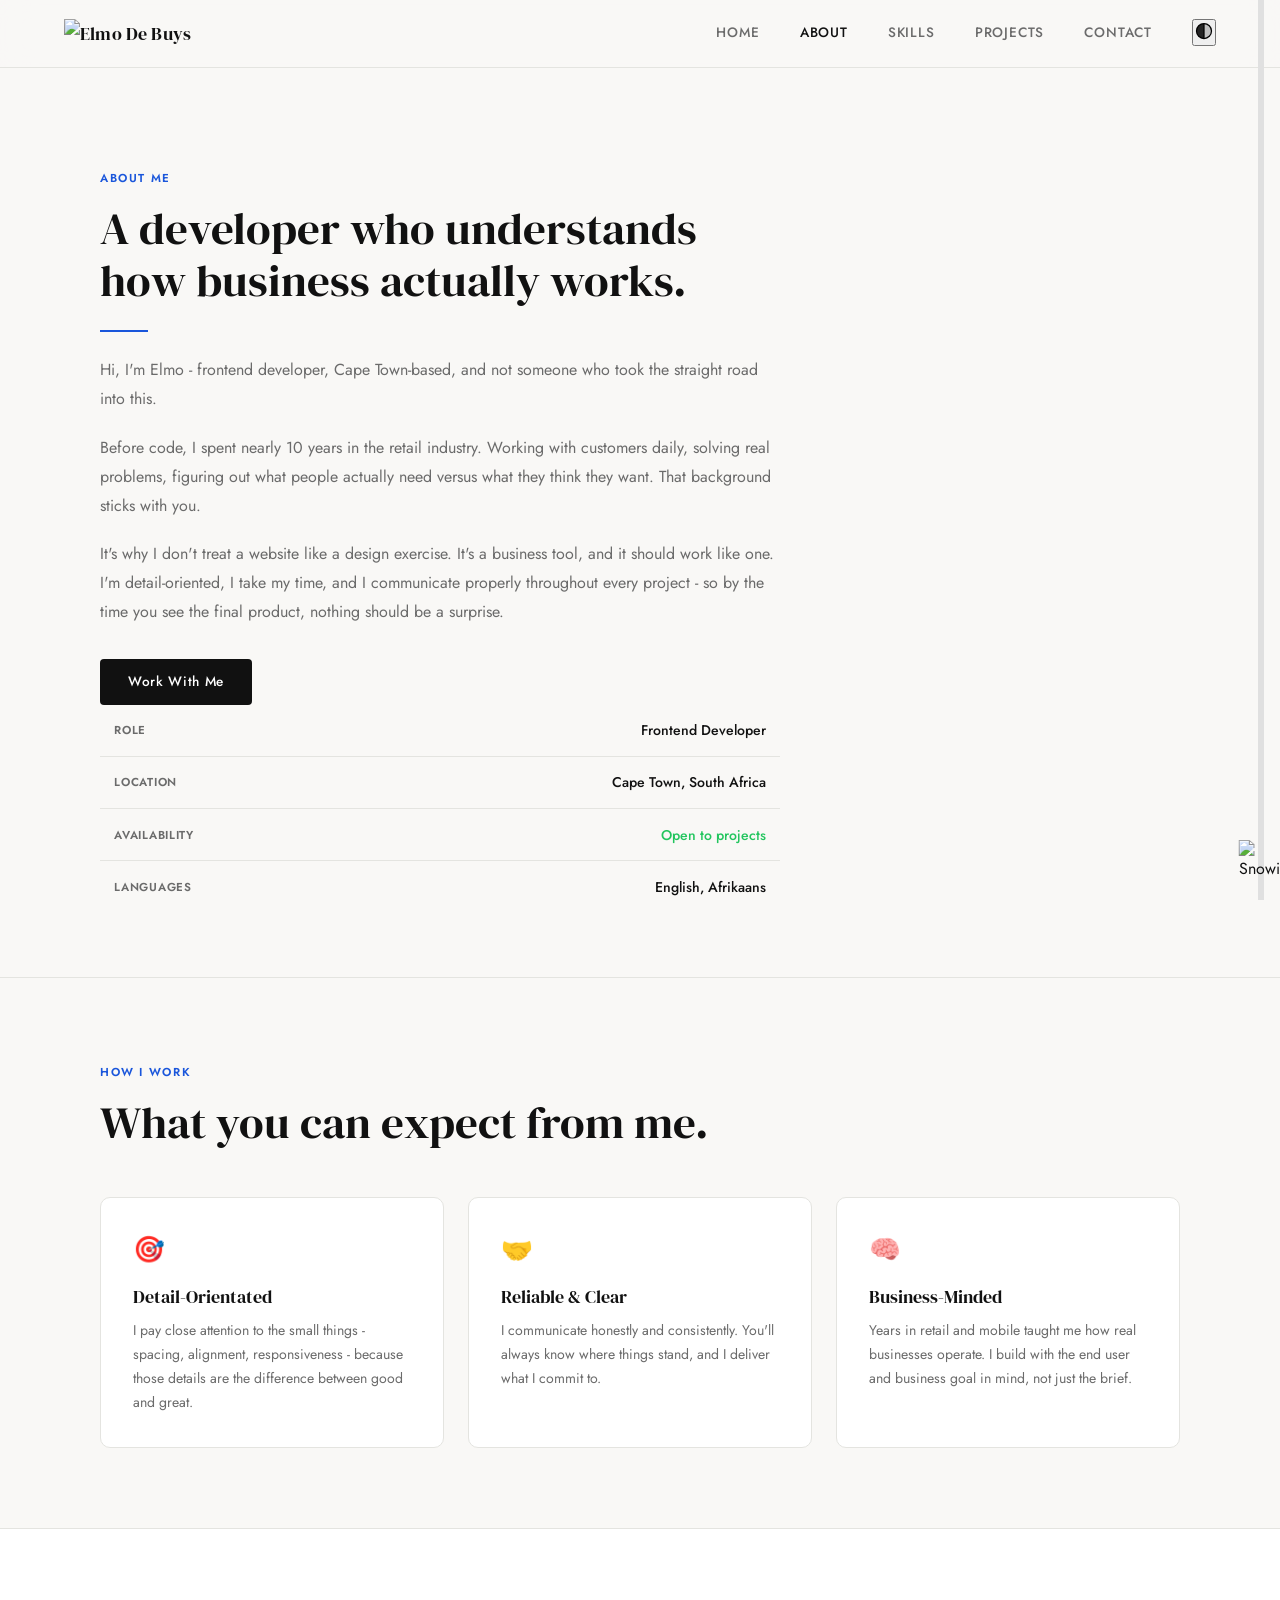
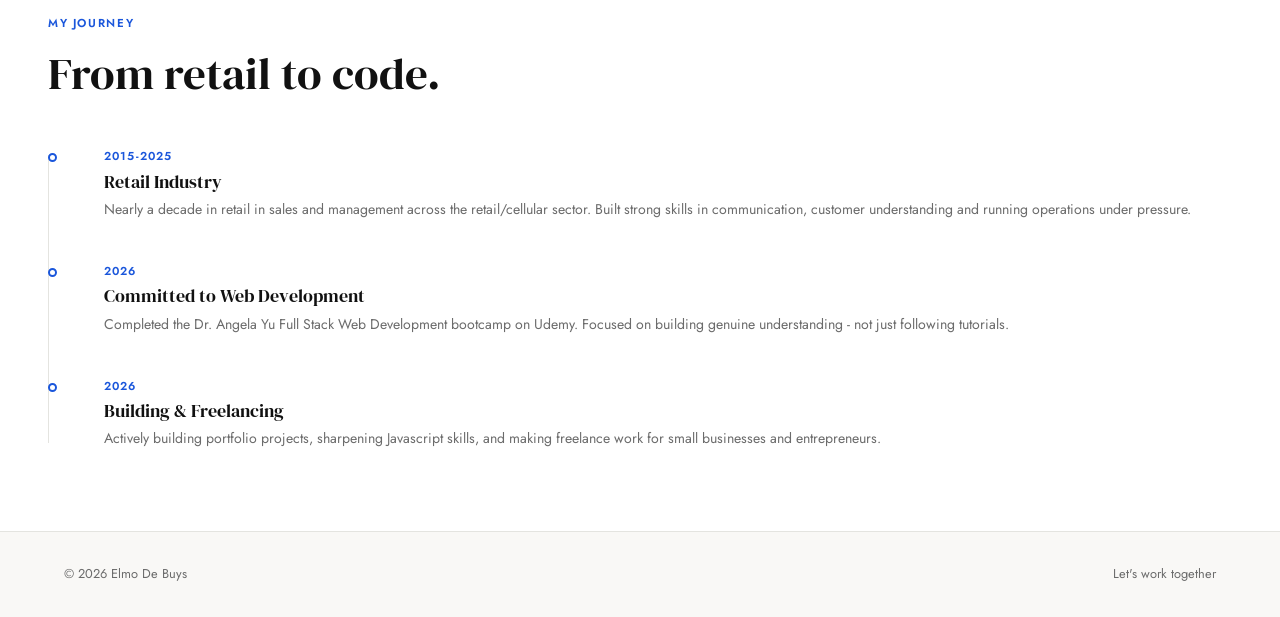
==== commit 5b6d3dd0: "Update about.html" ====
--- a/about.html
+++ b/about.html
@@ -58,18 +58,16 @@
                         <h2>A developer who understands how business actually works.</h2>
                         <div class="divider"></div>
                             <p>
-                                I'm Elmo - a Cape Town based frontend developer with a background that doesn't follow the usual route.
-                                Before I wrote code professionally, I spent nearly a decade in retail and the mobile industry,
-                                working directly with customers and businesses every single day.
+                                Hi, I'm Elmo - frontend developer, Cape Town-based, and not someone who took the straight road into this.
                             </p>
                             <p>
-                                That time taught me something you really can't get from a course: that a website has to work for the person
-                                behind it. It's not just a design exercise. It's a <strong>business tool - and it should feel like one</strong>.
+                                Before code, I spent nearly 10 years in the retail industry. Working with customers daily, solving real problems,
+                                figuring out what people actually need versus what they think they want. That background sticks with you.
                             </p>
                             <p>
-                                I'm careful with my work. I take my time, I pay attention to the details, and I don't hand something
-                                over until I'm genuinely happy with it. I communicate clearly throughout every project, so there 
-                                are never any surprises on your end
+                                It's why I don't treat a website like a design exercise. It's a business tool, and it should work like one.
+                                I'm detail-oriented, I take my time, and I communicate properly throughout every project - so by the time you see the 
+                                final product, nothing should be a surprise.
                             </p>
 
                             <div style="margin-top: 2rem;">
--- a/style.css
+++ b/style.css
@@ -117,6 +117,16 @@
     border: 1.5px solid var(--border);
 }
 .btn-outline:hover { border-color: var(--text); transform: translateY(-1px); }
+
+.icon-split {
+    width: 20px;
+    height: 20px;
+    transition: transform 0.5s cubic-bezier(0.34, 1.56, 0.64, 1);
+}
+
+.dark .icon-split {
+    transform: rotate(180deg);
+}
 
 .page {
     padding-top: var(--nav-height);
@@ -1191,3 +1201,33 @@
 html.dark .response-strip {
     background: #1a1917;
 }
+
+#progress-bar {
+    position: fixed;
+    right: 16px;
+    bottom: 0;
+    width: 6px;
+    height: 100%;
+    background: #e0e0e0;
+    overflow: visible;
+    z-index: 999;
+}
+
+#bar-fill {
+    width: 100%;
+    height: 0%;
+    background: #3b6d11;
+    position: absolute;
+    bottom: 0;
+    overflow: visible;
+}
+
+#snowii {
+    position: absolute;
+    top: -60px;
+    left: 50%;
+    transform: translateX(-50%);
+    height: 60px;
+    width: auto;
+    pointer-events: none;
+}
